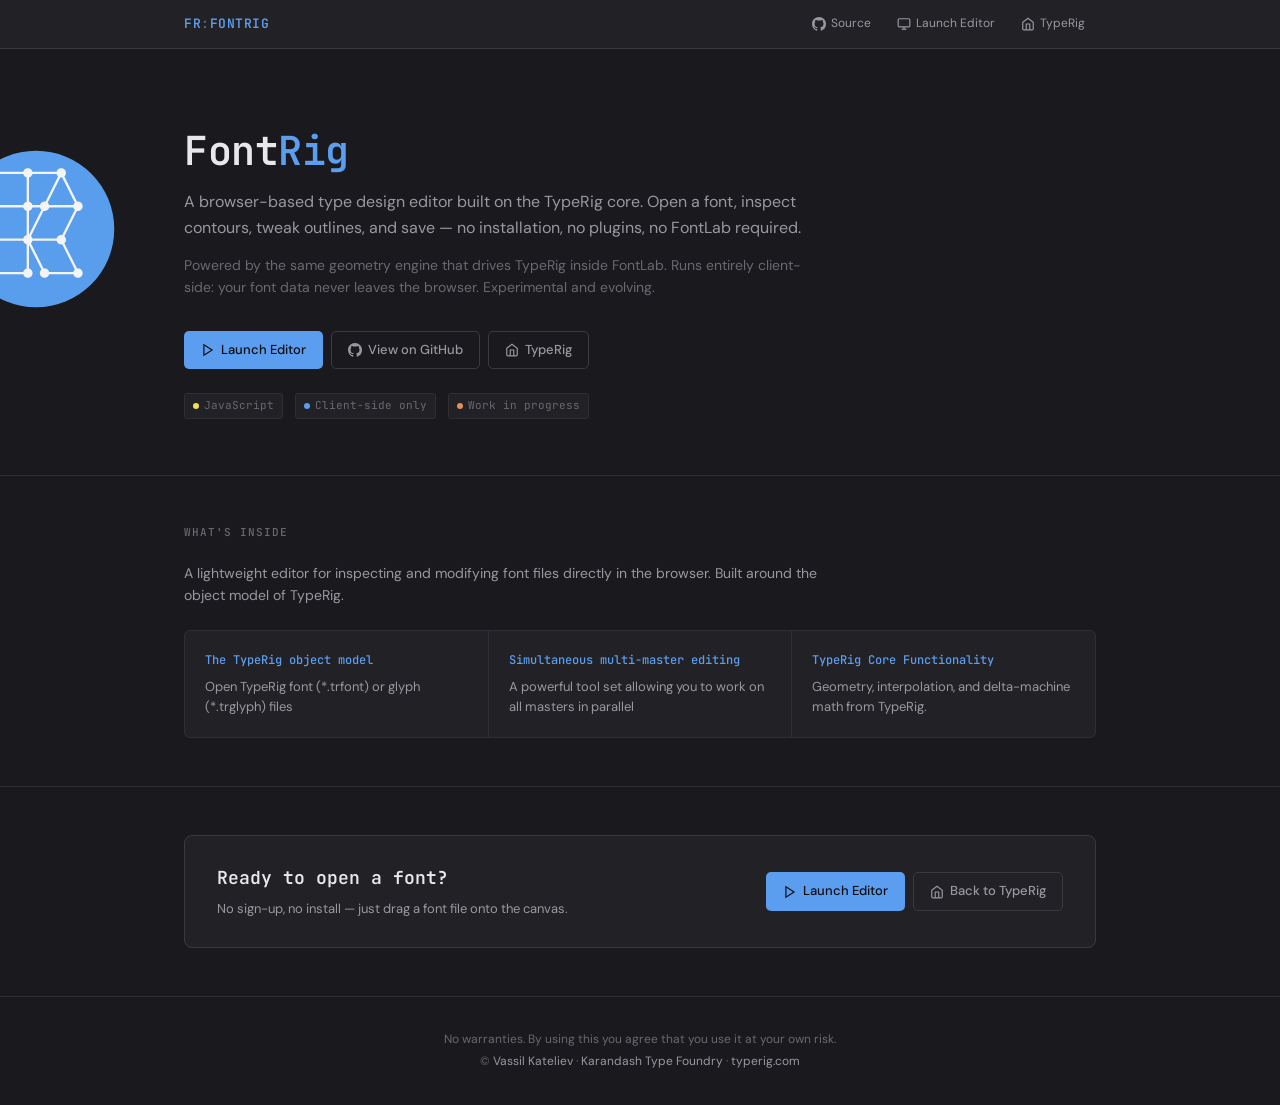
==== index.html @ e3b05336 "[Web] Lander Page init" ====
<!DOCTYPE html>
<html lang="en">
<head>
<meta charset="UTF-8">
<meta name="viewport" content="width=device-width, initial-scale=1.0">
<title>FontRig — Web Type Design Editor</title>
<meta name="description" content="Browser-based type design editor built on the TypeRig core. Load UFO/OTF/TTF fonts, inspect outlines, edit glyphs, and export — no installation required.">
<link rel="icon" type="image/svg+xml" href="editor/favicon.svg">
<link rel="preconnect" href="https://fonts.googleapis.com">
<link rel="preconnect" href="https://fonts.gstatic.com" crossorigin>
<link href="https://fonts.googleapis.com/css2?family=JetBrains+Mono:wght@300;400;500;600&family=DM+Sans:wght@400;500;600;700&display=swap" rel="stylesheet">
<style>
/* -- Variables ------------------------------------------- */
:root {
	--bg-primary: #1a1a1e;
	--bg-secondary: #222226;
	--bg-tertiary: #2a2a2e;
	--bg-hover: #333338;
	--border: #3a3a40;
	--border-subtle: #2e2e34;
	--text-primary: #e8e8ec;
	--text-secondary: #9898a0;
	--text-dim: #686870;
	--accent: #5b9def;
	--accent-dim: #3a6fb0;
	--accent-bg: rgba(91,157,239,0.08);
	--font-sans: 'DM Sans', system-ui, sans-serif;
	--font-mono: 'JetBrains Mono', 'Consolas', monospace;
}

/* -- Reset ----------------------------------------------- */
*, *::before, *::after { box-sizing: border-box; margin: 0; padding: 0; }

html {
	scroll-behavior: smooth;
	scrollbar-color: #3a3a40 transparent;
}

body {
	font-family: var(--font-sans);
	background: var(--bg-primary);
	color: var(--text-primary);
	-webkit-font-smoothing: antialiased;
	line-height: 1.6;
}

::-webkit-scrollbar { width: 6px; }
::-webkit-scrollbar-track { background: transparent; }
::-webkit-scrollbar-thumb { background: #3a3a40; border-radius: 3px; }
::-webkit-scrollbar-thumb:hover { background: #4a4a50; }

a { color: var(--accent); text-decoration: none; transition: color 0.15s; }
a:hover { color: var(--text-primary); }

/* -- Layout ---------------------------------------------- */
.wrap {
	max-width: 960px;
	margin: 0 auto;
	padding: 0 24px;
}

/* -- Header ---------------------------------------------- */
header {
	position: sticky;
	top: 0;
	z-index: 20;
	border-bottom: 1px solid var(--border);
	background: var(--bg-secondary);
}

.header-inner {
	display: flex;
	align-items: center;
	justify-content: space-between;
	height: 48px;
}

.logo {
	font-family: var(--font-mono);
	font-weight: 600;
	font-size: 13px;
	color: var(--accent);
	letter-spacing: 0.5px;
}

.logo span { color: var(--text-dim); }

nav { display: flex; gap: 4px; }

nav a {
	display: inline-flex;
	align-items: center;
	gap: 5px;
	padding: 5px 10px;
	border: 1px solid transparent;
	border-radius: 4px;
	color: var(--text-secondary);
	font-size: 12px;
	font-family: var(--font-sans);
	transition: all 0.15s;
}

nav a:hover {
	background: var(--bg-hover);
	color: var(--text-primary);
	border-color: var(--border);
}

nav a svg { width: 14px; height: 14px; flex-shrink: 0; }

/* -- Hero ------------------------------------------------ */
.hero {
	padding: 80px 0 56px;
	border-bottom: 1px solid var(--border-subtle);
}

.hero .wrap {
	position: relative;
}

.hero-logo {
	position: absolute;
	right: calc(100% + 24px);
	top: 0;
	width: 200px;
	height: 200px;
}

.hero-logo img {
	width: 100%;
	height: 100%;
	display: block;
}

.hero h1 {
	font-family: var(--font-mono);
	font-weight: 600;
	font-size: 40px;
	letter-spacing: -0.5px;
	line-height: 1.1;
	margin-bottom: 16px;
}

.hero h1 .accent { color: var(--accent); }

.hero .lead {
	font-size: 16px;
	color: var(--text-secondary);
	max-width: 640px;
	line-height: 1.65;
	margin-bottom: 12px;
}

.hero .sub {
	font-size: 14px;
	color: var(--text-dim);
	max-width: 640px;
	line-height: 1.6;
	margin-bottom: 32px;
}

.hero-actions { display: flex; gap: 8px; flex-wrap: wrap; }

.btn {
	display: inline-flex;
	align-items: center;
	gap: 6px;
	padding: 8px 16px;
	border-radius: 5px;
	font-family: var(--font-sans);
	font-size: 13px;
	font-weight: 500;
	cursor: pointer;
	transition: all 0.15s;
	border: 1px solid transparent;
}

.btn-primary {
	background: var(--accent);
	color: #0d0d10;
}

.btn-primary:hover {
	background: #6daaff;
	color: #0d0d10;
}

.btn-secondary {
	background: transparent;
	color: var(--text-secondary);
	border-color: var(--border);
}

.btn-secondary:hover {
	background: var(--bg-hover);
	color: var(--text-primary);
}

.btn svg { width: 14px; height: 14px; }

.badges {
	display: flex;
	gap: 12px;
	align-items: center;
	margin-top: 24px;
	flex-wrap: wrap;
}

.badge {
	display: inline-flex;
	align-items: center;
	gap: 5px;
	font-family: var(--font-mono);
	font-size: 11px;
	color: var(--text-dim);
	padding: 3px 8px;
	border: 1px solid var(--border-subtle);
	border-radius: 3px;
	background: var(--bg-secondary);
}

.badge .dot {
	width: 6px;
	height: 6px;
	border-radius: 50%;
	background: var(--accent);
}

.badge .dot.js  { background: #f1e05a; }
.badge .dot.wip { background: #e08f5b; }

/* -- Section shared -------------------------------------- */
.section {
	padding: 48px 0;
	border-bottom: 1px solid var(--border-subtle);
}

.section-label {
	font-family: var(--font-mono);
	font-size: 11px;
	font-weight: 500;
	color: var(--text-dim);
	letter-spacing: 1px;
	text-transform: uppercase;
	margin-bottom: 20px;
}

.section-desc {
	font-size: 14px;
	color: var(--text-secondary);
	max-width: 640px;
	line-height: 1.6;
	margin-bottom: 24px;
}

/* -- Grid cells ------------------------------------------ */
.grid-3 {
	display: grid;
	grid-template-columns: 1fr 1fr 1fr;
	gap: 1px;
	background: var(--border-subtle);
	border: 1px solid var(--border-subtle);
	border-radius: 6px;
	overflow: hidden;
}

.grid-2 {
	display: grid;
	grid-template-columns: 1fr 1fr;
	gap: 1px;
	background: var(--border-subtle);
	border: 1px solid var(--border-subtle);
	border-radius: 6px;
	overflow: hidden;
}

.cell {
	background: var(--bg-secondary);
	padding: 20px;
}

.cell h3 {
	font-family: var(--font-mono);
	font-size: 12px;
	font-weight: 500;
	color: var(--accent);
	margin-bottom: 6px;
}

.cell p {
	font-size: 13px;
	color: var(--text-secondary);
	line-height: 1.55;
}

/* -- Launch strip ---------------------------------------- */
.launch-strip {
	padding: 48px 0;
	border-bottom: 1px solid var(--border-subtle);
}

.launch-inner {
	display: flex;
	align-items: center;
	justify-content: space-between;
	gap: 24px;
	background: var(--bg-secondary);
	border: 1px solid var(--border);
	border-radius: 8px;
	padding: 28px 32px;
	flex-wrap: wrap;
}

.launch-text h2 {
	font-family: var(--font-mono);
	font-size: 18px;
	font-weight: 600;
	color: var(--text-primary);
	margin-bottom: 6px;
}

.launch-text p {
	font-size: 13px;
	color: var(--text-secondary);
}

.launch-actions { display: flex; gap: 8px; flex-wrap: wrap; }

/* -- Footer ---------------------------------------------- */
footer {
	padding: 32px 0;
	text-align: center;
}

footer p {
	font-size: 12px;
	color: var(--text-dim);
	line-height: 1.8;
}

footer a { color: var(--text-secondary); }

/* -- Responsive ------------------------------------------ */
@media (max-width: 640px) {
	.hero h1 { font-size: 28px; }
	.hero-logo {
		position: static;
		width: 80px;
		height: 80px;
		margin-bottom: 16px;
	}
	.grid-3 { grid-template-columns: 1fr; }
	.grid-2 { grid-template-columns: 1fr; }
	.badges { flex-wrap: wrap; }
	nav { gap: 2px; }
	nav a { padding: 5px 6px; font-size: 11px; }
	.launch-inner { flex-direction: column; align-items: flex-start; }
}
</style>
</head>
<body>

<!-- Header -->
<header>
	<div class="wrap header-inner">
		<a href="#" class="logo">FR<span>:</span>FONTRIG</a>
		<nav>
			<a href="https://github.com/kateliev/FontRig" target="_blank" rel="noopener">
				<svg viewBox="0 0 24 24" fill="currentColor"><path d="M12 0C5.37 0 0 5.37 0 12c0 5.31 3.435 9.795 8.205 11.385.6.105.825-.255.825-.57 0-.285-.015-1.23-.015-2.235-3.015.555-3.795-.735-4.035-1.41-.135-.345-.72-1.41-1.23-1.695-.42-.225-1.02-.78-.015-.795.945-.015 1.62.87 1.845 1.23 1.08 1.815 2.805 1.305 3.495.99.105-.78.42-1.305.765-1.605-2.67-.3-5.46-1.335-5.46-5.925 0-1.305.465-2.385 1.23-3.225-.12-.3-.54-1.53.12-3.18 0 0 1.005-.315 3.3 1.23.96-.27 1.98-.405 3-.405s2.04.135 3 .405c2.295-1.56 3.3-1.23 3.3-1.23.66 1.65.24 2.88.12 3.18.765.84 1.23 1.905 1.23 3.225 0 4.605-2.805 5.625-5.475 5.925.435.375.81 1.095.81 2.22 0 1.605-.015 2.895-.015 3.3 0 .315.225.69.825.57A12.02 12.02 0 0024 12c0-6.63-5.37-12-12-12z"/></svg>
				Source
			</a>
			<a href="editor/index.html">
				<svg viewBox="0 0 24 24" fill="none" stroke="currentColor" stroke-width="2"><rect x="2" y="3" width="20" height="14" rx="2"/><line x1="8" y1="21" x2="16" y2="21"/><line x1="12" y1="17" x2="12" y2="21"/></svg>
				Launch Editor
			</a>
			<a href="https://github.com/kateliev/TypeRig" target="_blank" rel="noopener">
				<svg viewBox="0 0 24 24" fill="none" stroke="currentColor" stroke-width="2"><path d="M3 9l9-7 9 7v11a2 2 0 01-2 2H5a2 2 0 01-2-2z"/><polyline points="9 22 9 12 15 12 15 22"/></svg>
				TypeRig
			</a>
		</nav>
	</div>
</header>

<!-- Hero -->
<section class="hero">
	<div class="wrap">
		<div class="hero-logo">
			<img src="editor/assets/image/typerig-logo-blue.svg" alt="FontRig logo">
		</div>
		<h1>Font<span class="accent">Rig</span></h1>
		<p class="lead">
			A browser-based type design editor built on the TypeRig core.
			Open a font, inspect contours, tweak outlines, and save &mdash;
			no installation, no plugins, no FontLab required.
		</p>
		<p class="sub">
			Powered by the same geometry engine that drives TypeRig inside FontLab.
			Runs entirely client-side: your font data never leaves the browser.
			Experimental and evolving.
		</p>
		<div class="hero-actions">
			<a class="btn btn-primary" href="editor/index.html">
				<svg viewBox="0 0 24 24" fill="none" stroke="currentColor" stroke-width="2"><polygon points="5 3 19 12 5 21 5 3"/></svg>
				Launch Editor
			</a>
			<a class="btn btn-secondary" href="https://github.com/kateliev/FontRig" target="_blank" rel="noopener">
				<svg viewBox="0 0 24 24" fill="currentColor"><path d="M12 0C5.37 0 0 5.37 0 12c0 5.31 3.435 9.795 8.205 11.385.6.105.825-.255.825-.57 0-.285-.015-1.23-.015-2.235-3.015.555-3.795-.735-4.035-1.41-.135-.345-.72-1.41-1.23-1.695-.42-.225-1.02-.78-.015-.795.945-.015 1.62.87 1.845 1.23 1.08 1.815 2.805 1.305 3.495.99.105-.78.42-1.305.765-1.605-2.67-.3-5.46-1.335-5.46-5.925 0-1.305.465-2.385 1.23-3.225-.12-.3-.54-1.53.12-3.18 0 0 1.005-.315 3.3 1.23.96-.27 1.98-.405 3-.405s2.04.135 3 .405c2.295-1.56 3.3-1.23 3.3-1.23.66 1.65.24 2.88.12 3.18.765.84 1.23 1.905 1.23 3.225 0 4.605-2.805 5.625-5.475 5.925.435.375.81 1.095.81 2.22 0 1.605-.015 2.895-.015 3.3 0 .315.225.69.825.57A12.02 12.02 0 0024 12c0-6.63-5.37-12-12-12z"/></svg>
				View on GitHub
			</a>
			<a class="btn btn-secondary" href="https://github.com/kateliev/TypeRig" target="_blank" rel="noopener">
				<svg viewBox="0 0 24 24" fill="none" stroke="currentColor" stroke-width="2"><path d="M3 9l9-7 9 7v11a2 2 0 01-2 2H5a2 2 0 01-2-2z"/><polyline points="9 22 9 12 15 12 15 22"/></svg>
				TypeRig
			</a>
		</div>
		<div class="badges">
			<span class="badge"><span class="dot js"></span>JavaScript</span>
			<span class="badge"><span class="dot"></span>Client-side only</span>
			<span class="badge"><span class="dot wip"></span>Work in progress</span>
		</div>
	</div>
</section>

<!-- Features -->
<section class="section" id="features">
	<div class="wrap">
		<div class="section-label">What's inside</div>
		<p class="section-desc">
			A lightweight editor for inspecting and modifying font files directly in the browser.
			Built around the object model of TypeRig.
		</p>
		<div class="grid-3">
			<div class="cell">
				<h3>The TypeRig object model </h3>
				<p>Open TypeRig font (*.trfont) or glyph (*.trglyph) files</p>
			</div>
			<div class="cell">
				<h3>Simultaneous multi-master editing</h3>
				<p>A powerful tool set allowing you to work on all masters in parallel</p>
			</div>
			<div class="cell">
				<h3>TypeRig Core Functionality</h3>
				<p>Geometry, interpolation, and delta-machine math from TypeRig.</p>
			</div>
		</div>
	</div>
</section>

<!-- Launch strip -->
<section class="launch-strip">
	<div class="wrap">
		<div class="launch-inner">
			<div class="launch-text">
				<h2>Ready to open a font?</h2>
				<p>No sign-up, no install &mdash; just drag a font file onto the canvas.</p>
			</div>
			<div class="launch-actions">
				<a class="btn btn-primary" href="editor/index.html">
					<svg viewBox="0 0 24 24" fill="none" stroke="currentColor" stroke-width="2"><polygon points="5 3 19 12 5 21 5 3"/></svg>
					Launch Editor
				</a>
				<a class="btn btn-secondary" href="https://github.com/kateliev/TypeRig" target="_blank" rel="noopener">
					<svg viewBox="0 0 24 24" fill="none" stroke="currentColor" stroke-width="2"><path d="M3 9l9-7 9 7v11a2 2 0 01-2 2H5a2 2 0 01-2-2z"/><polyline points="9 22 9 12 15 12 15 22"/></svg>
					Back to TypeRig
				</a>
			</div>
		</div>
	</div>
</section>

<!-- Footer -->
<footer>
	<div class="wrap">
		<p>No warranties. By using this you agree that you use it at your own risk.</p>
		<p>&copy; <a href="https://www.kateliev.com">Vassil Kateliev</a> &middot; <a href="https://www.karandash.eu">Karandash Type Foundry</a> &middot; <a href="https://github.com/kateliev/TypeRig">typerig.com</a></p>
	</div>
</footer>

</body>
</html>
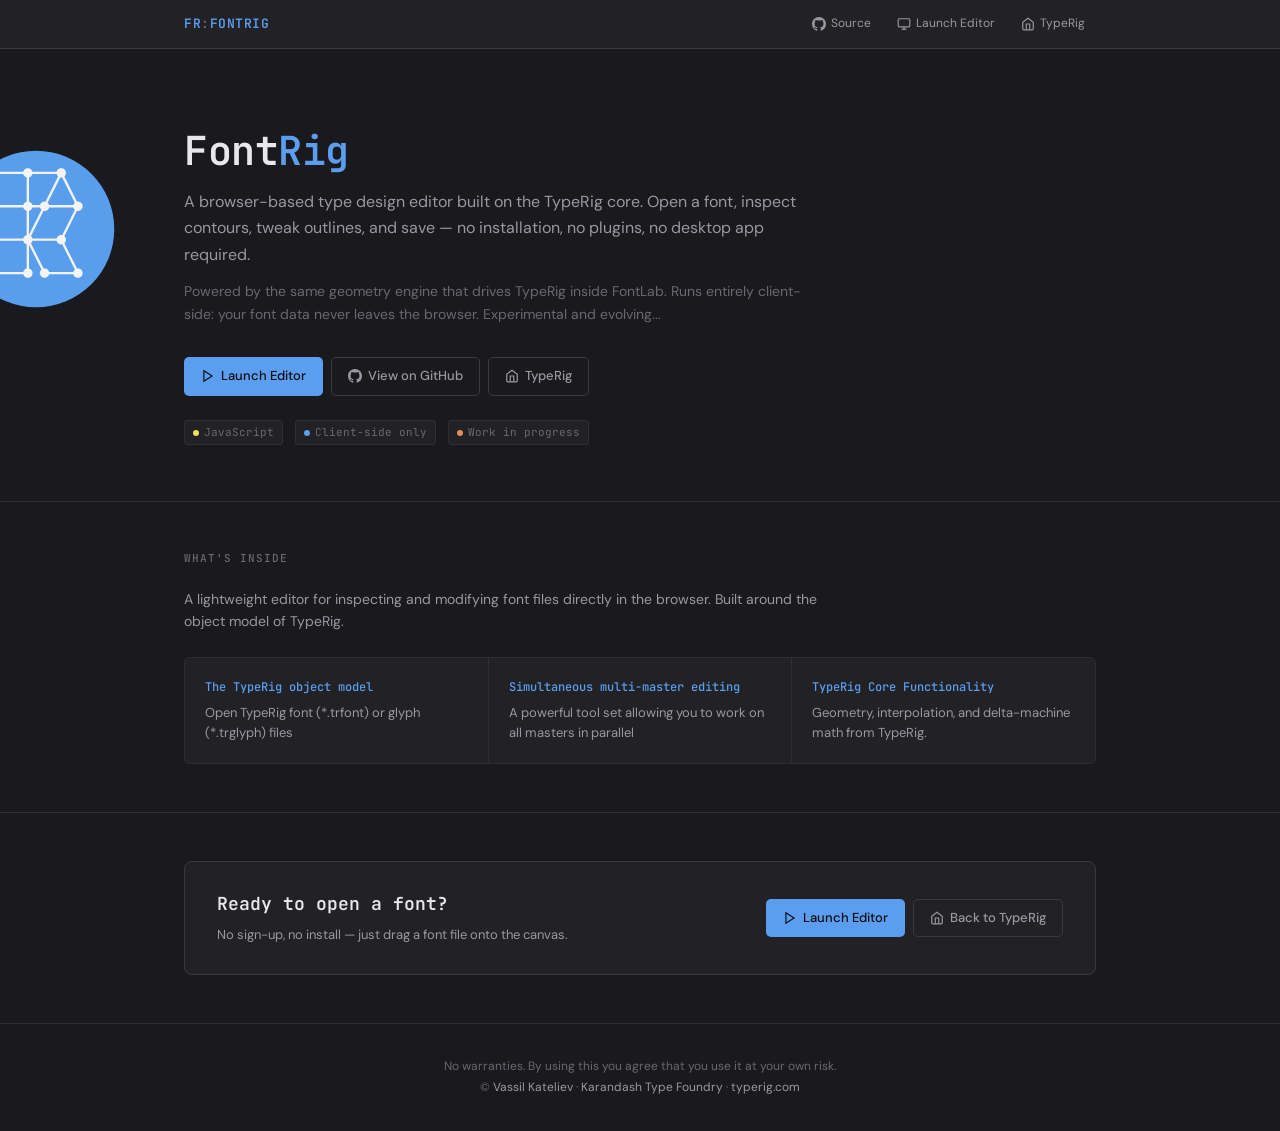
==== commit 0c231d47: "[Web] Lander Page..." ====
--- a/index.html
+++ b/index.html
@@ -391,12 +391,12 @@
 		<p class="lead">
 			A browser-based type design editor built on the TypeRig core.
 			Open a font, inspect contours, tweak outlines, and save &mdash;
-			no installation, no plugins, no FontLab required.
+			no installation, no plugins, no desktop app required.
 		</p>
 		<p class="sub">
 			Powered by the same geometry engine that drives TypeRig inside FontLab.
 			Runs entirely client-side: your font data never leaves the browser.
-			Experimental and evolving.
+			Experimental and evolving...
 		</p>
 		<div class="hero-actions">
 			<a class="btn btn-primary" href="editor/index.html">
